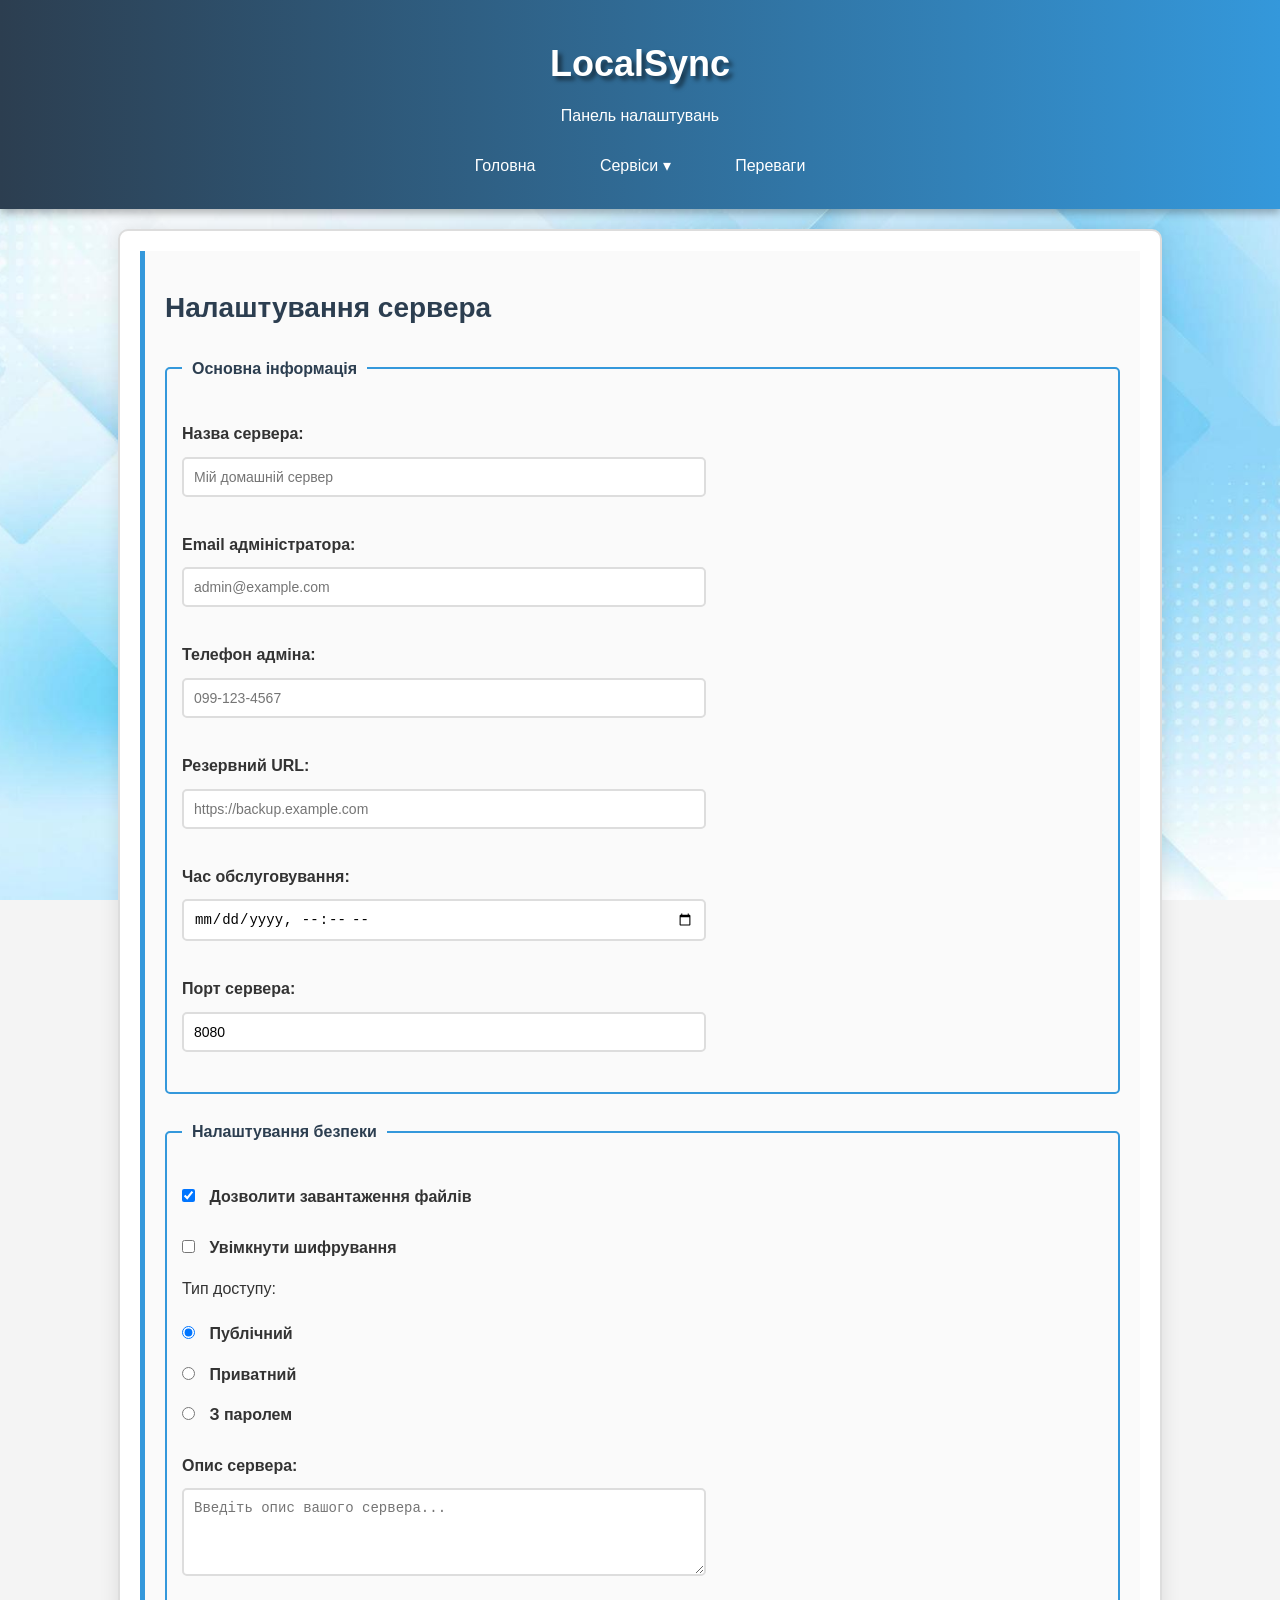
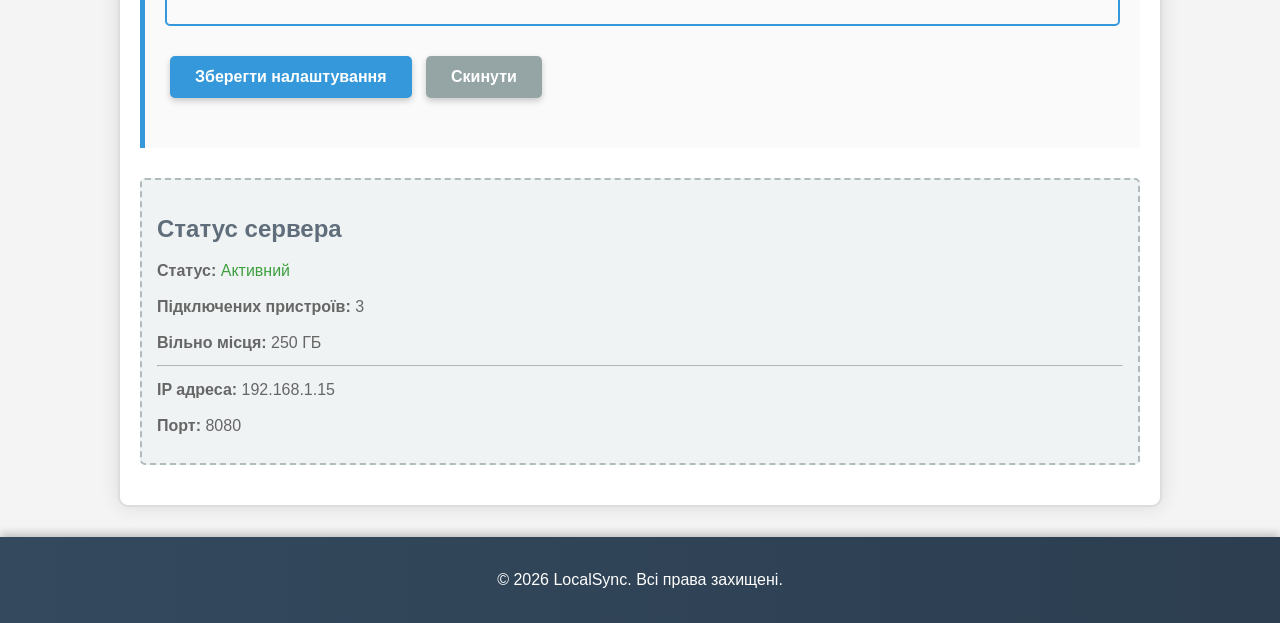
==== admin.html @ 66a54287 "first commit" ====
<!DOCTYPE html>
<html lang="uk">

<head>
    <meta charset="UTF-8">
    <meta name="viewport" content="width=device-width, initial-scale=1.0">
    <meta name="description" content="Налаштування сервера LocalSync">
    <meta name="keywords" content="налаштування, адмін, конфігурація">
    <meta name="author" content="Волошин Роман Максимович">
    <title>LocalSync - Налаштування</title>
    <link rel="stylesheet" href="style.css">
</head>

<body>
    <header>
        <h1>LocalSync</h1>
        <p>Панель налаштувань</p>

        <nav>
            <ul>
                <li><a href="index.html">Головна</a></li>
                <li class="dropdown">
                    <a href="#">Сервіси ▾</a>
                    <ul class="dropdown-menu">
                        <li><a href="files.html">Файловий менеджер</a></li>
                        <li><a href="admin.html">Налаштування</a></li>
                    </ul>
                </li>
                <li><a href="index.html#features">Переваги</a></li>
            </ul>
        </nav>
    </header>

    <main>
        <section>
            <h2>Налаштування сервера</h2>
            <form action="#" method="POST">
                <fieldset>
                    <legend>Основна інформація</legend>
                    <p>
                        <label for="server-name">Назва сервера:</label><br>
                        <input type="text" id="server-name" name="server-name" required minlength="3" maxlength="50"
                            placeholder="Мій домашній сервер">
                    </p>
                    <p>
                        <label for="admin-email">Email адміністратора:</label><br>
                        <input type="email" id="admin-email" name="admin-email" required
                            placeholder="admin@example.com">
                    </p>
                    <p>
                        <label for="admin-tel">Телефон адміна:</label><br>
                        <input type="tel" id="admin-tel" name="admin-tel" required pattern="[0-9]{3}-[0-9]{3}-[0-9]{4}"
                            placeholder="099-123-4567">
                    </p>
                    <p>
                        <label for="backup-url">Резервний URL:</label><br>
                        <input type="url" id="backup-url" name="backup-url" placeholder="https://backup.example.com">
                    </p>
                    <p>
                        <label for="maintenance-time">Час обслуговування:</label><br>
                        <input type="datetime-local" id="maintenance-time" name="maintenance-time" required>
                    </p>
                    <p>
                        <label for="port">Порт сервера:</label><br>
                        <input type="number" id="port" name="port" min="8000" max="9000" value="8080" required>
                    </p>
                </fieldset>

                <fieldset>
                    <legend>Налаштування безпеки</legend>

                    <p>
                        <label>
                            <input type="checkbox" name="allow-upload" checked>
                            Дозволити завантаження файлів
                        </label>
                    </p>

                    <p>
                        <label>
                            <input type="checkbox" name="encryption">
                            Увімкнути шифрування
                        </label>
                    </p>

                    <p>Тип доступу:</p>
                    <p>
                        <input type="radio" id="public" name="access" value="public" checked>
                        <label for="public">Публічний</label><br>

                        <input type="radio" id="private" name="access" value="private">
                        <label for="private">Приватний</label><br>

                        <input type="radio" id="password" name="access" value="password">
                        <label for="password">З паролем</label>
                    </p>

                    <p>
                        <label for="description">Опис сервера:</label><br>
                        <textarea id="description" name="description" rows="4" cols="50"
                            placeholder="Введіть опис вашого сервера..."></textarea>
                    </p>
                </fieldset>

                <p>
                    <button type="submit">Зберегти налаштування</button>
                    <button type="reset">Скинути</button>
                </p>
            </form>
        </section>

        <aside>
            <h3>Статус сервера</h3>
            <p><strong>Статус:</strong> <span style="color: green;">Активний</span></p>
            <p><strong>Підключених пристроїв:</strong> 3</p>
            <p><strong>Вільно місця:</strong> 250 ГБ</p>
            <hr>
            <p><strong>IP адреса:</strong> 192.168.1.15</p>
            <p><strong>Порт:</strong> 8080</p>
        </aside>
    </main>

    <footer>
        <p>&copy; 2026 LocalSync. Всі права захищені.</p>
    </footer>
</body>

</html>
---- style.css ----
* {
    margin: 0;
    padding: 0;
}

body {
    font-family: Arial, Helvetica, sans-serif;
    font-size: 16px;
    line-height: 1.6;
    color: #333333;
    background-color: #f4f4f4;
    background-image: url('assets/images/background.jpg');
    background-size: cover;
    background-attachment: fixed;
    background-position: center;
}

header {
    background-color: #2c3e50;
    background: linear-gradient(to right, #2c3e50, #3498db);
    color: rgb(255, 255, 255);
    padding: 20px;
    text-align: center;
    box-shadow: 0 4px 8px rgba(0, 0, 0, 0.3);
}

header h1 {
    color: #ffffff;
    font-size: 36px;
    margin-bottom: 10px;
    text-shadow: 4px 4px 4px rgba(0, 0, 0, 0.5);
}

nav ul {
    list-style-type: none;
    padding: 0;
    margin: 15px 0 0 0;
    text-align: center;
}

nav ul li {
    display: inline-block;
    margin: 0 15px;
    position: relative;
}

nav ul li a {
    color: white;
    text-decoration: none;
    padding: 10px 15px;
    display: block;
    cursor: pointer;
}

nav ul li a:hover {
    background-color: rgba(255, 255, 255, 0.2);
    border-radius: 5px;
}

.dropdown-menu {
    display: none;
    position: absolute;
    background-color: white;
    box-shadow: 0 8px 16px rgba(0, 0, 0, 0.2);
    min-width: 200px;
    z-index: 1;
    border: 1px solid #ddd;
    border-radius: 5px;
    left: 0;
    top: 100%;
    margin: 0;
    padding: 0;
}

.dropdown-menu li {
    display: block;
    margin: 0;
}

.dropdown-menu li a {
    color: #333;
    padding: 12px 16px;
    text-align: left;
}

.dropdown-menu li a:hover {
    background-color: #f1f1f1;
}

.dropdown:hover .dropdown-menu {
    display: block;
}

main {
    max-width: 1000px;
    margin: 20px auto;
    padding: 20px;
    background-color: white;
    border: 2px solid #ddd;
    border-radius: 10px;
    box-shadow: 0 0 20px rgba(0, 0, 0, 0.1);
}

section {
    margin-bottom: 30px;
    padding: 20px;
    background-color: #fafafa;
    border-left: 5px solid #3498db;
}

article {
    margin: 20px 0;
    padding: 15px;
    background-color: white;
    border: 1px solid #e0e0e0;
    border-radius: 5px;
}

aside {
    padding: 15px;
    margin: 20px 0;
    background-color: #ecf0f1;
    border: 2px dashed #95a5a6;
    border-radius: 5px;
    opacity: 0.75;
}

h1,
h2,
h3,
h4,
h5,
h6 {
    color: #2c3e50;
    margin: 15px 0 10px 0;
}

h1 {
    font-size: 32px;
}

h2 {
    font-size: 28px;
}

h3 {
    font-size: 24px;
}

h4 {
    font-size: 20px;
}

h5 {
    font-size: 18px;
}

h6 {
    font-size: 16px;
}

p {
    margin: 10px 0;
}

mark {
    background-color: #ffeb3b;
    padding: 2px 5px;
}

ul,
ol {
    margin: 15px 0;
    padding-left: 40px;
}

ul {
    list-style-type: disc;
}

ol {
    list-style-type: decimal;
}

ul ul {
    list-style-type: circle;
    margin: 5px 0;
}

li {
    margin: 8px 0;
}

a {
    color: #bae1fc;
    text-decoration: underline;
    cursor: pointer;
}

a:hover {
    color: #84bfe6;
    text-decoration: none;
}

a:visited {
    color: #cfacdf;
}

table {
    width: 100%;
    margin: 20px 0;
    border-collapse: collapse;
    border: 2px solid #3498db;
}

th {
    background-color: #3498db;
    color: white;
    padding: 12px;
    text-align: left;
    border: 1px solid #2980b9;
}

td {
    padding: 10px;
    border: 1px solid #ddd;
}

tr:nth-child(even) {
    background-color: #f2f2f2;
}

tr:hover {
    background-color: #e8f4f8;
    cursor: pointer;
}

form {
    margin: 20px 0;
}

fieldset {
    margin: 20px 0;
    padding: 15px;
    border: 2px solid #3498db;
    border-radius: 5px;
}

legend {
    padding: 5px 10px;
    font-weight: bold;
    color: #2c3e50;
}

label {
    display: inline-block;
    margin: 10px 0 5px 0;
    font-weight: bold;
}

input[type="text"],
input[type="email"],
input[type="tel"],
input[type="url"],
input[type="number"],
input[type="datetime-local"],
textarea {
    width: 100%;
    max-width: 500px;
    padding: 10px;
    margin: 5px 0 15px 0;
    border: 2px solid #ddd;
    border-radius: 5px;
    font-size: 14px;
}

input:focus,
textarea:focus {
    border-color: #3498db;
    outline: none;
    box-shadow: 0 0 5px rgba(52, 152, 219, 0.5);
}

input[type="checkbox"],
input[type="radio"] {
    margin-right: 10px;
    cursor: pointer;
}

button {
    padding: 12px 25px;
    margin: 10px 5px;
    background-color: #3498db;
    color: white;
    border: none;
    border-radius: 5px;
    font-size: 16px;
    font-weight: bold;
    cursor: pointer;
    box-shadow: 0 3px 6px rgba(0, 0, 0, 0.2);
}

button:hover {
    background-color: #2980b9;
    box-shadow: 0 5px 10px rgba(0, 0, 0, 0.3);
}

button[type="reset"] {
    background-color: #95a5a6;
}

button[type="reset"]:hover {
    background-color: #7f8c8d;
}

img {
    max-width: 100%;
    height: auto;
    border: 3px solid #ddd;
    border-radius: 10px;
    box-shadow: 0 4px 8px rgba(0, 0, 0, 0.2);
    margin: 15px 0;
}

img:hover {
    opacity: 0.8;
}

video,
audio {
    margin: 15px 0;
    border: 2px solid #3498db;
    border-radius: 5px;
    box-shadow: 0 4px 8px rgba(0, 0, 0, 0.2);
}

footer {
    text-align: center;
    padding: 20px;
    margin-top: 30px;
    background-color: #2c3e50;
    background: linear-gradient(to right, #34495e, #2c3e50);
    color: white;
    box-shadow: 0 -4px 8px rgba(0, 0, 0, 0.2);
}

footer a {
    color: #3498db;
}

footer a:hover {
    color: #5dade2;
}
.gradient-text {
    background: linear-gradient(to right, #2980b9, #2ecc71);
    background-clip: text;
    -webkit-background-clip: text;
    -webkit-text-fill-color: transparent;
    display: inline-block;
}
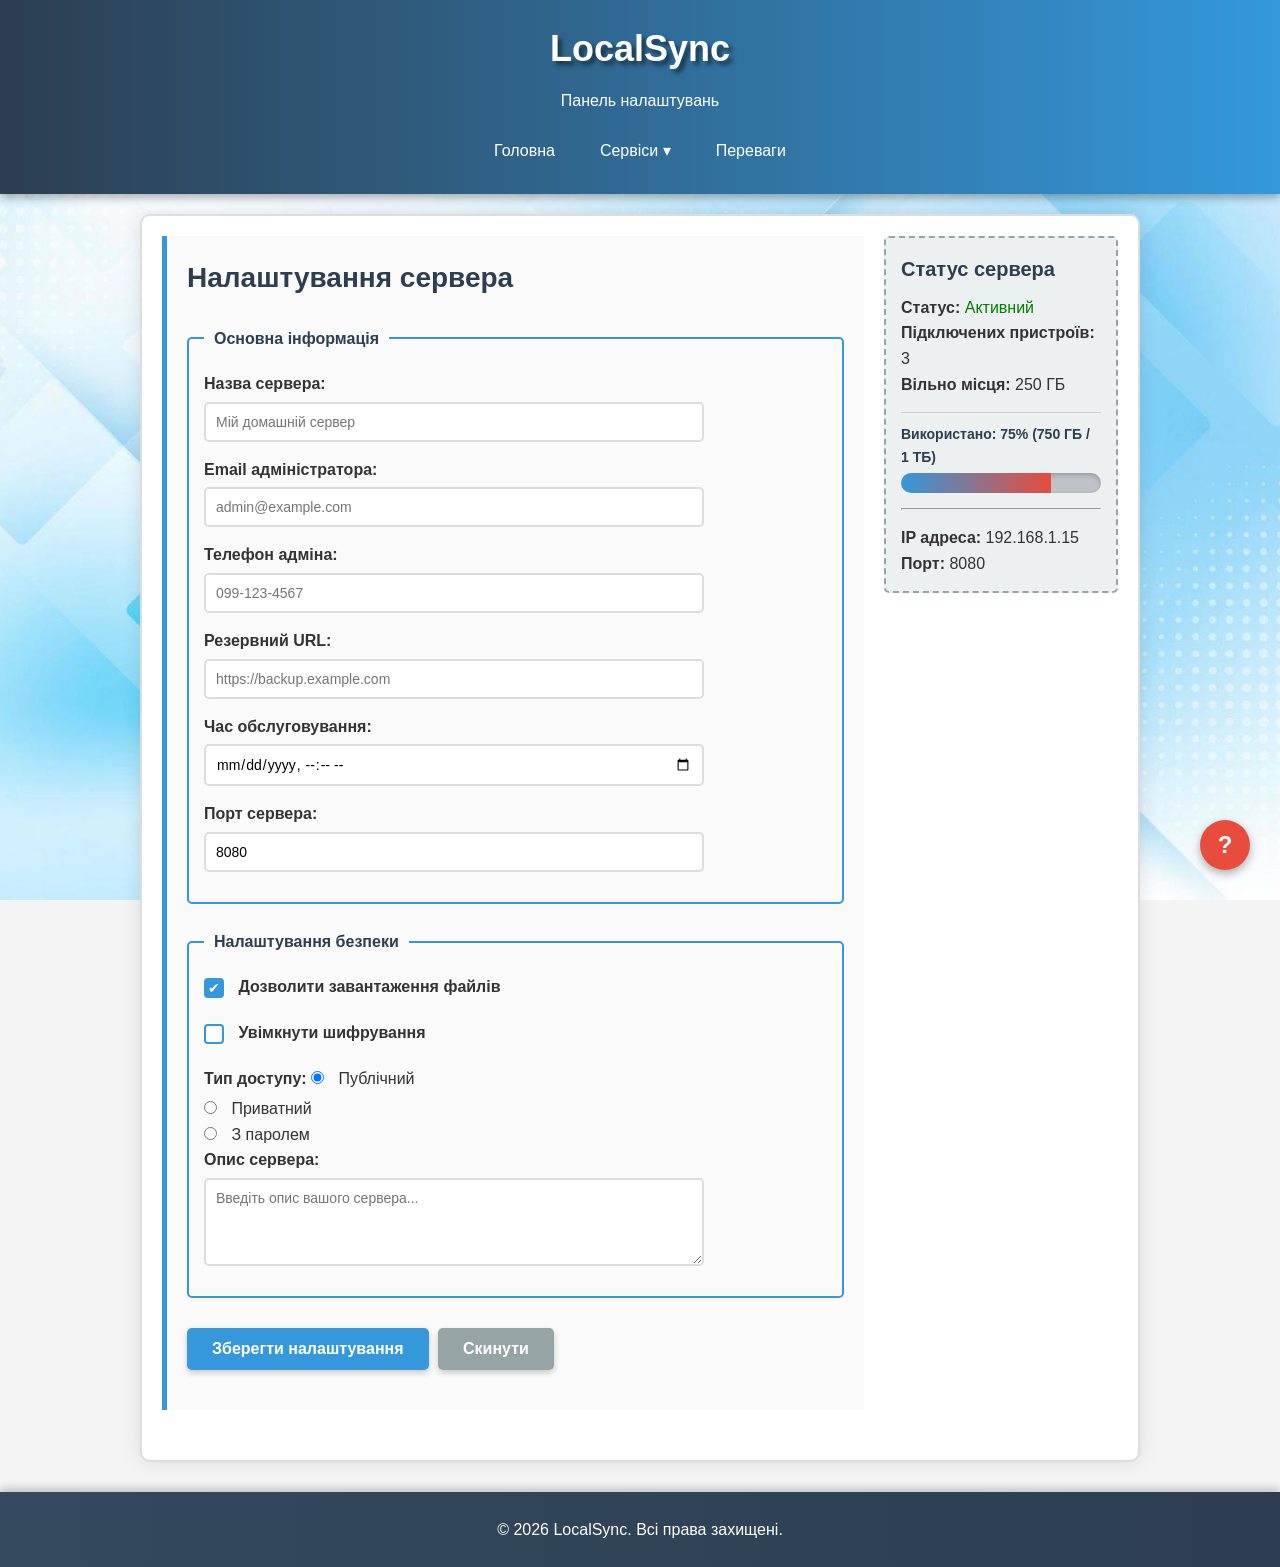
==== commit afd992cb: "Files upload for Lab 2" ====
--- a/admin.html
+++ b/admin.html
@@ -12,116 +12,131 @@
 </head>
 
 <body>
-    <header>
-        <h1>LocalSync</h1>
-        <p>Панель налаштувань</p>
+    <header class="header">
+        <h1 class="header__title">LocalSync</h1>
+        <p class="header__subtitle">Панель налаштувань</p>
 
-        <nav>
-            <ul>
-                <li><a href="index.html">Головна</a></li>
-                <li class="dropdown">
-                    <a href="#">Сервіси ▾</a>
-                    <ul class="dropdown-menu">
-                        <li><a href="files.html">Файловий менеджер</a></li>
-                        <li><a href="admin.html">Налаштування</a></li>
+        <nav class="nav">
+            <ul class="nav__list">
+                <li class="nav__item"><a href="index.html" class="nav__link">Головна</a></li>
+                <li class="nav__item dropdown">
+                    <a href="#" class="nav__link">Сервіси ▾</a>
+                    <ul class="dropdown__menu">
+                        <li class="dropdown__item"><a href="files.html" class="dropdown__link">Файловий менеджер</a></li>
+                        <li class="dropdown__item"><a href="admin.html" class="dropdown__link">Налаштування</a></li>
+                        <li class="dropdown__item"><a href="devices.html" class="dropdown__link">Пристрої</a></li>
                     </ul>
                 </li>
-                <li><a href="index.html#features">Переваги</a></li>
+                <li class="nav__item"><a href="index.html#features" class="nav__link">Переваги</a></li>
             </ul>
         </nav>
     </header>
 
-    <main>
-        <section>
-            <h2>Налаштування сервера</h2>
-            <form action="#" method="POST">
-                <fieldset>
-                    <legend>Основна інформація</legend>
-                    <p>
-                        <label for="server-name">Назва сервера:</label><br>
-                        <input type="text" id="server-name" name="server-name" required minlength="3" maxlength="50"
-                            placeholder="Мій домашній сервер">
-                    </p>
-                    <p>
-                        <label for="admin-email">Email адміністратора:</label><br>
-                        <input type="email" id="admin-email" name="admin-email" required
-                            placeholder="admin@example.com">
-                    </p>
-                    <p>
-                        <label for="admin-tel">Телефон адміна:</label><br>
-                        <input type="tel" id="admin-tel" name="admin-tel" required pattern="[0-9]{3}-[0-9]{3}-[0-9]{4}"
-                            placeholder="099-123-4567">
-                    </p>
-                    <p>
-                        <label for="backup-url">Резервний URL:</label><br>
-                        <input type="url" id="backup-url" name="backup-url" placeholder="https://backup.example.com">
-                    </p>
-                    <p>
-                        <label for="maintenance-time">Час обслуговування:</label><br>
-                        <input type="datetime-local" id="maintenance-time" name="maintenance-time" required>
-                    </p>
-                    <p>
-                        <label for="port">Порт сервера:</label><br>
-                        <input type="number" id="port" name="port" min="8000" max="9000" value="8080" required>
-                    </p>
-                </fieldset>
+    <main class="main-grid">
+    <section class="main-grid__content section">
+        <h2 class="section__title">Налаштування сервера</h2>
 
-                <fieldset>
-                    <legend>Налаштування безпеки</legend>
+        <form action="#" method="POST" class="form">
+            <fieldset class="form__fieldset">
+                <legend class="form__legend">Основна інформація</legend>
 
-                    <p>
-                        <label>
-                            <input type="checkbox" name="allow-upload" checked>
-                            Дозволити завантаження файлів
-                        </label>
-                    </p>
+                <p class="form__group">
+                    <label for="server-name" class="form__label">Назва сервера:</label>
+                    <input type="text" id="server-name" name="server-name" class="form__input" required minlength="3" maxlength="50" placeholder="Мій домашній сервер">
+                </p>
 
-                    <p>
-                        <label>
-                            <input type="checkbox" name="encryption">
-                            Увімкнути шифрування
-                        </label>
-                    </p>
+                <p class="form__group">
+                    <label for="admin-email" class="form__label">Email адміністратора:</label>
+                    <input type="email" id="admin-email" name="admin-email" class="form__input" required placeholder="admin@example.com">
+                </p>
 
-                    <p>Тип доступу:</p>
-                    <p>
-                        <input type="radio" id="public" name="access" value="public" checked>
-                        <label for="public">Публічний</label><br>
+                <p class="form__group">
+                    <label for="admin-tel" class="form__label">Телефон адміна:</label>
+                    <input type="tel" id="admin-tel" name="admin-tel" class="form__input" required pattern="[0-9]{3}-[0-9]{3}-[0-9]{4}" placeholder="099-123-4567">
+                </p>
 
-                        <input type="radio" id="private" name="access" value="private">
-                        <label for="private">Приватний</label><br>
+                <p class="form__group">
+                    <label for="backup-url" class="form__label">Резервний URL:</label>
+                    <input type="url" id="backup-url" name="backup-url" class="form__input" placeholder="https://backup.example.com">
+                </p>
 
-                        <input type="radio" id="password" name="access" value="password">
-                        <label for="password">З паролем</label>
-                    </p>
+                <p class="form__group">
+                    <label for="maintenance-time" class="form__label">Час обслуговування:</label>
+                    <input type="datetime-local" id="maintenance-time" name="maintenance-time" class="form__input" required>
+                </p>
 
-                    <p>
-                        <label for="description">Опис сервера:</label><br>
-                        <textarea id="description" name="description" rows="4" cols="50"
-                            placeholder="Введіть опис вашого сервера..."></textarea>
-                    </p>
-                </fieldset>
+                <p class="form__group">
+                    <label for="port" class="form__label">Порт сервера:</label>
+                    <input type="number" id="port" name="port" class="form__input" min="8000" max="9000" value="8080" required>
+                </p>
+            </fieldset>
 
-                <p>
-                    <button type="submit">Зберегти налаштування</button>
-                    <button type="reset">Скинути</button>
+            <fieldset class="form__fieldset">
+                <legend class="form__legend">Налаштування безпеки</legend>
+
+                <p class="form__group">
+                    <label class="form__label">
+                        <input type="checkbox" name="allow-upload" class="form__checkbox" checked>
+                        Дозволити завантаження файлів
+                    </label>
                 </p>
-            </form>
-        </section>
 
-        <aside>
-            <h3>Статус сервера</h3>
-            <p><strong>Статус:</strong> <span style="color: green;">Активний</span></p>
-            <p><strong>Підключених пристроїв:</strong> 3</p>
-            <p><strong>Вільно місця:</strong> 250 ГБ</p>
-            <hr>
-            <p><strong>IP адреса:</strong> 192.168.1.15</p>
-            <p><strong>Порт:</strong> 8080</p>
-        </aside>
-    </main>
+                <p class="form__group">
+                    <label class="form__label">
+                        <input type="checkbox" name="encryption" class="form__checkbox">
+                        Увімкнути шифрування
+                    </label>
+                </p>
 
-    <footer>
-        <p>&copy; 2026 LocalSync. Всі права захищені.</p>
+                <p class="form__group">
+                    <p class="form__label">Тип доступу:</p>
+
+                    <input type="radio" id="public" name="access" value="public" class="form__radio" checked>
+                    <label for="public">Публічний</label><br>
+
+                    <input type="radio" id="private" name="access" value="private" class="form__radio">
+                    <label for="private">Приватний</label><br>
+
+                    <input type="radio" id="password" name="access" value="password" class="form__radio">
+                    <label for="password">З паролем</label>
+                </p>
+
+                <p class="form__group">
+                    <label for="description" class="form__label">Опис сервера:</label>
+                    <textarea id="description" name="description" rows="4" cols="50" class="form__textarea" placeholder="Введіть опис вашого сервера..."></textarea>
+                </p>
+            </fieldset>
+
+            <p class="form__group">
+                <button type="submit" class="btn">Зберегти налаштування</button>
+                <button type="reset" class="btn btn--reset">Скинути</button>
+            </p>
+        </form>
+    </section>
+
+    <aside class="main-grid__sidebar sidebar">
+        <h3 class="sidebar__title">Статус сервера</h3>
+        <p><strong>Статус:</strong> <span style="color: green;">Активний</span></p>
+        <p><strong>Підключених пристроїв:</strong> 3</p>
+        <p><strong>Вільно місця:</strong> 250 ГБ</p>
+
+        <div class="storage">
+            <p class="storage__text">Використано: 75% (750 ГБ / 1 ТБ)</p>
+            <div class="progress-bar">
+                <div class="progress-bar__fill"></div>
+            </div>
+        </div>
+
+        <hr style="margin: 15px 0;">
+        <p><strong>IP адреса:</strong> 192.168.1.15</p>
+        <p><strong>Порт:</strong> 8080</p>
+    </aside>
+</main>
+
+    <a href="#help" class="fixed-btn">?</a>
+
+    <footer class="footer">
+        <p class="footer__text">&copy; 2026 LocalSync. Всі права захищені.</p>
     </footer>
 </body>
 
--- a/style.css
+++ b/style.css
@@ -1,6 +1,7 @@
 * {
     margin: 0;
     padding: 0;
+    box-sizing: border-box;
 }
 
 body {
@@ -15,36 +16,38 @@
     background-position: center;
 }
 
-header {
-    background-color: #2c3e50;
+.header {
     background: linear-gradient(to right, #2c3e50, #3498db);
-    color: rgb(255, 255, 255);
+    color: #ffffff;
     padding: 20px;
     text-align: center;
     box-shadow: 0 4px 8px rgba(0, 0, 0, 0.3);
 }
 
-header h1 {
-    color: #ffffff;
+.header__title {
     font-size: 36px;
     margin-bottom: 10px;
     text-shadow: 4px 4px 4px rgba(0, 0, 0, 0.5);
-}
-
-nav ul {
-    list-style-type: none;
-    padding: 0;
-    margin: 15px 0 0 0;
-    text-align: center;
-}
-
-nav ul li {
-    display: inline-block;
-    margin: 0 15px;
-    position: relative;
-}
-
-nav ul li a {
+    color: #ffffff;
+}
+
+.header__subtitle {
+    font-size: 16px;
+}
+
+.nav {
+    margin-top: 15px;
+}
+
+.nav__list {
+    list-style: none;
+    display: flex;
+    justify-content: center;
+    flex-wrap: wrap;
+    gap: 15px;
+}
+
+.nav__link {
     color: white;
     text-decoration: none;
     padding: 10px 15px;
@@ -52,46 +55,57 @@
     cursor: pointer;
 }
 
-nav ul li a:hover {
+.nav__link:hover {
     background-color: rgba(255, 255, 255, 0.2);
     border-radius: 5px;
 }
 
-.dropdown-menu {
+.nav__link:visited {
+    color: white;
+}
+
+.dropdown__link:visited {
+    color: #333;
+}
+
+.dropdown {
+    position: relative;
+}
+
+.dropdown__menu {
     display: none;
     position: absolute;
     background-color: white;
     box-shadow: 0 8px 16px rgba(0, 0, 0, 0.2);
     min-width: 200px;
-    z-index: 1;
+    z-index: 10;
     border: 1px solid #ddd;
     border-radius: 5px;
     left: 0;
     top: 100%;
-    margin: 0;
-    padding: 0;
-}
-
-.dropdown-menu li {
+    list-style: none;
+    text-align: left;
+}
+
+.dropdown:hover .dropdown__menu {
     display: block;
-    margin: 0;
-}
-
-.dropdown-menu li a {
+}
+
+.dropdown__link {
     color: #333;
     padding: 12px 16px;
-    text-align: left;
-}
-
-.dropdown-menu li a:hover {
+    display: block;
+    text-decoration: none;
+}
+
+.dropdown__link:hover {
     background-color: #f1f1f1;
 }
 
-.dropdown:hover .dropdown-menu {
-    display: block;
-}
-
-main {
+.main-grid {
+    display: grid;
+    grid-template-columns: 3fr 1fr;
+    gap: 20px;
     max-width: 1000px;
     margin: 20px auto;
     padding: 20px;
@@ -101,14 +115,53 @@
     box-shadow: 0 0 20px rgba(0, 0, 0, 0.1);
 }
 
-section {
+.main-grid--single {
+    grid-template-columns: 1fr;
+}
+
+.main-grid__content {
+    background-color: transparent;
+}
+
+/* Сайдбар (Aside) */
+.sidebar {
+    padding: 15px;
+    background-color: #ecf0f1;
+    border: 2px dashed #95a5a6;
+    border-radius: 5px;
+    height: fit-content;
+
+    position: sticky;
+    top: 20px;
+}
+
+.sidebar__title {
+    font-size: 20px;
+    color: #2c3e50;
+    margin-bottom: 10px;
+}
+
+/* Адаптивність сітки */
+@media screen and (max-width: 768px) {
+    .main-grid {
+        grid-template-columns: 1fr;
+    }
+}
+
+.section {
     margin-bottom: 30px;
     padding: 20px;
     background-color: #fafafa;
     border-left: 5px solid #3498db;
 }
 
-article {
+.section__title {
+    font-size: 28px;
+    color: #2c3e50;
+    margin-bottom: 15px;
+}
+
+.article {
     margin: 20px 0;
     padding: 15px;
     background-color: white;
@@ -116,104 +169,47 @@
     border-radius: 5px;
 }
 
-aside {
-    padding: 15px;
-    margin: 20px 0;
-    background-color: #ecf0f1;
-    border: 2px dashed #95a5a6;
-    border-radius: 5px;
-    opacity: 0.75;
-}
-
-h1,
-h2,
-h3,
-h4,
-h5,
-h6 {
+.article__title {
+    font-size: 24px;
     color: #2c3e50;
-    margin: 15px 0 10px 0;
-}
-
-h1 {
-    font-size: 32px;
-}
-
-h2 {
-    font-size: 28px;
-}
-
-h3 {
-    font-size: 24px;
-}
-
-h4 {
-    font-size: 20px;
-}
-
-h5 {
-    font-size: 18px;
-}
-
-h6 {
-    font-size: 16px;
-}
-
-p {
-    margin: 10px 0;
-}
-
-mark {
-    background-color: #ffeb3b;
-    padding: 2px 5px;
-}
-
-ul,
-ol {
+    margin-bottom: 10px;
+}
+
+.gradient-text {
+    background: linear-gradient(to right, #2980b9, #2ecc71);
+    background-clip: text;
+    -webkit-background-clip: text;
+    -webkit-text-fill-color: transparent;
+    display: inline-block;
+}
+
+/* Списки */
+.list {
     margin: 15px 0;
     padding-left: 40px;
 }
 
-ul {
+.list--bullet {
     list-style-type: disc;
 }
 
-ol {
+.list--number {
     list-style-type: decimal;
 }
 
-ul ul {
-    list-style-type: circle;
-    margin: 5px 0;
-}
-
-li {
+.list__item {
     margin: 8px 0;
 }
 
-a {
-    color: #bae1fc;
-    text-decoration: underline;
-    cursor: pointer;
-}
-
-a:hover {
-    color: #84bfe6;
-    text-decoration: none;
-}
-
-a:visited {
-    color: #cfacdf;
-}
-
-table {
+/* ТАБЛИЦЯ */
+.table {
     width: 100%;
     margin: 20px 0;
     border-collapse: collapse;
     border: 2px solid #3498db;
 }
 
-th {
+.table__th {
     background-color: #3498db;
     color: white;
     padding: 12px;
@@ -221,75 +217,71 @@
     border: 1px solid #2980b9;
 }
 
-td {
+.table__td {
     padding: 10px;
     border: 1px solid #ddd;
 }
 
-tr:nth-child(even) {
+.table__row:nth-child(even) {
     background-color: #f2f2f2;
 }
 
-tr:hover {
+.table__row:hover {
     background-color: #e8f4f8;
     cursor: pointer;
 }
 
-form {
+/* ФОРМИ */
+.form {
     margin: 20px 0;
 }
 
-fieldset {
+.form__fieldset {
     margin: 20px 0;
     padding: 15px;
     border: 2px solid #3498db;
     border-radius: 5px;
 }
 
-legend {
+.form__legend {
     padding: 5px 10px;
     font-weight: bold;
     color: #2c3e50;
 }
 
-label {
+.form__group {
+    margin-bottom: 15px;
+}
+
+.form__label {
     display: inline-block;
-    margin: 10px 0 5px 0;
+    margin-bottom: 5px;
     font-weight: bold;
 }
 
-input[type="text"],
-input[type="email"],
-input[type="tel"],
-input[type="url"],
-input[type="number"],
-input[type="datetime-local"],
-textarea {
+.form__input,
+.form__textarea {
     width: 100%;
     max-width: 500px;
     padding: 10px;
-    margin: 5px 0 15px 0;
     border: 2px solid #ddd;
     border-radius: 5px;
     font-size: 14px;
-}
-
-input:focus,
-textarea:focus {
+    font-family: inherit;
+    display: block;
+}
+
+.form__input:focus,
+.form__textarea:focus {
     border-color: #3498db;
     outline: none;
     box-shadow: 0 0 5px rgba(52, 152, 219, 0.5);
 }
 
-input[type="checkbox"],
-input[type="radio"] {
-    margin-right: 10px;
-    cursor: pointer;
-}
-
-button {
+/* Кнопки */
+.btn {
     padding: 12px 25px;
-    margin: 10px 5px;
+    margin: 10px 5px 0 0;
     background-color: #3498db;
     color: white;
     border: none;
@@ -300,20 +292,204 @@
     box-shadow: 0 3px 6px rgba(0, 0, 0, 0.2);
 }
 
-button:hover {
+.btn:hover {
     background-color: #2980b9;
     box-shadow: 0 5px 10px rgba(0, 0, 0, 0.3);
 }
 
-button[type="reset"] {
+.btn--reset {
     background-color: #95a5a6;
 }
 
-button[type="reset"]:hover {
+.btn--reset:hover {
     background-color: #7f8c8d;
 }
 
-img {
+.form__checkbox {
+    appearance: none;
+    -webkit-appearance: none;
+    width: 20px;
+    height: 20px;
+    background-color: #fff;
+    border: 2px solid #3498db;
+    border-radius: 4px;
+    cursor: pointer;
+    position: relative;
+    vertical-align: middle;
+    margin-right: 10px;
+    transition: background-color 0.2s, border-color 0.2s;
+}
+
+.form__checkbox:checked {
+    background-color: #3498db;
+}
+
+.form__checkbox:checked::after {
+    content: '\2714';
+    color: white;
+    font-size: 14px;
+    position: absolute;
+    top: 50%;
+    left: 50%;
+    transform: translate(-50%, -50%);
+}
+
+.form__radio {
+    margin-right: 10px;
+    cursor: pointer;
+}
+
+.storage {
+    margin: 15px 0;
+    padding-top: 10px;
+    border-top: 1px solid #ccc;
+}
+
+.storage__text {
+    font-size: 14px;
+    margin-bottom: 5px;
+    font-weight: bold;
+    color: #2c3e50;
+}
+
+.progress-bar {
+    width: 100%;
+    height: 20px;
+    background-color: #bdc3c7;
+    border-radius: 10px;
+    overflow: hidden;
+    box-shadow: inset 0 2px 5px rgba(0, 0, 0, 0.2);
+}
+
+.progress-bar__fill {
+    height: 100%;
+    width: 75%;
+    background: linear-gradient(to right, #3498db, #e74c3c);
+    border-radius: 10px 0 0 10px;
+    animation: fillProgress 1.5s ease-out forwards;
+}
+
+@keyframes fillProgress {
+    from {
+        width: 0;
+    }
+
+    to {
+        width: 75%;
+    }
+}
+
+.fixed-btn {
+    position: fixed;
+    bottom: 30px;
+    right: 30px;
+    width: 50px;
+    height: 50px;
+    background-color: #e74c3c;
+    color: white;
+    text-align: center;
+    line-height: 50px;
+    border-radius: 50%;
+    font-size: 24px;
+    font-weight: bold;
+    text-decoration: none;
+    box-shadow: 0 4px 10px rgba(0, 0, 0, 0.3);
+    transition: all 0.3s ease;
+    z-index: 1000;
+}
+
+.fixed-btn:hover {
+    transform: scale(1.2) rotate(15deg) skew(-10deg);
+    border-radius: 30% 70% 70% 30% / 30% 30% 70% 70%;
+    background-color: #c0392b;
+    color: white;
+}
+
+.devices-page {
+    max-width: 1000px;
+    margin: 20px auto;
+}
+
+.devices-page__title {
+    text-align: center;
+    margin-bottom: 20px;
+    color: #2c3e50;
+}
+
+.devices-grid {
+    display: grid;
+    grid-template-columns: repeat(3, 1fr);
+    gap: 20px;
+    padding: 20px 0;
+}
+
+.device-card {
+    background-color: white;
+    border: 1px solid #ddd;
+    border-radius: 8px;
+    padding: 15px;
+    box-shadow: 0 4px 6px rgba(0, 0, 0, 0.1);
+    transition: transform 0.2s ease, box-shadow 0.2s ease;
+}
+
+.device-card:hover {
+    transform: translateY(-5px);
+    box-shadow: 0 6px 12px rgba(0, 0, 0, 0.15);
+}
+
+.device-card__title {
+    color: #3498db;
+    border-bottom: 2px solid #ecf0f1;
+    padding-bottom: 10px;
+    margin-bottom: 10px;
+    font-size: 20px;
+    margin-top: 0;
+}
+
+.device-card__info {
+    margin: 5px 0;
+    font-size: 14px;
+}
+
+.device-card__status {
+    margin-top: 15px;
+    font-weight: bold;
+    text-align: right;
+}
+
+.device-card__status--online {
+    color: #27ae60;
+}
+
+.device-card__status--offline {
+    color: #7f8c8d;
+}
+
+@media screen and (max-width: 900px) {
+    .devices-grid {
+        grid-template-columns: repeat(2, 1fr);
+    }
+}
+
+@media screen and (max-width: 600px) and (orientation: portrait) {
+    .devices-grid {
+        grid-template-columns: 1fr;
+        gap: 15px;
+    }
+}
+
+@media screen and (max-height: 600px) and (orientation: landscape) {
+    .devices-grid {
+        grid-template-columns: repeat(2, 1fr);
+        gap: 10px;
+    }
+
+    .device-card {
+        padding: 10px;
+    }
+}
+
+.media-preview {
     max-width: 100%;
     height: auto;
     border: 3px solid #ddd;
@@ -322,39 +498,29 @@
     margin: 15px 0;
 }
 
-img:hover {
+.media-preview:hover {
     opacity: 0.8;
 }
 
-video,
-audio {
-    margin: 15px 0;
-    border: 2px solid #3498db;
-    border-radius: 5px;
-    box-shadow: 0 4px 8px rgba(0, 0, 0, 0.2);
-}
-
-footer {
+.footer {
     text-align: center;
     padding: 20px;
     margin-top: 30px;
-    background-color: #2c3e50;
     background: linear-gradient(to right, #34495e, #2c3e50);
     color: white;
     box-shadow: 0 -4px 8px rgba(0, 0, 0, 0.2);
 }
 
-footer a {
+.footer__text {
+    margin: 5px 0;
+}
+
+.footer__link {
     color: #3498db;
-}
-
-footer a:hover {
+    text-decoration: none;
+}
+
+.footer__link:hover {
     color: #5dade2;
-}
-.gradient-text {
-    background: linear-gradient(to right, #2980b9, #2ecc71);
-    background-clip: text;
-    -webkit-background-clip: text;
-    -webkit-text-fill-color: transparent;
-    display: inline-block;
+    text-decoration: underline;
 }
